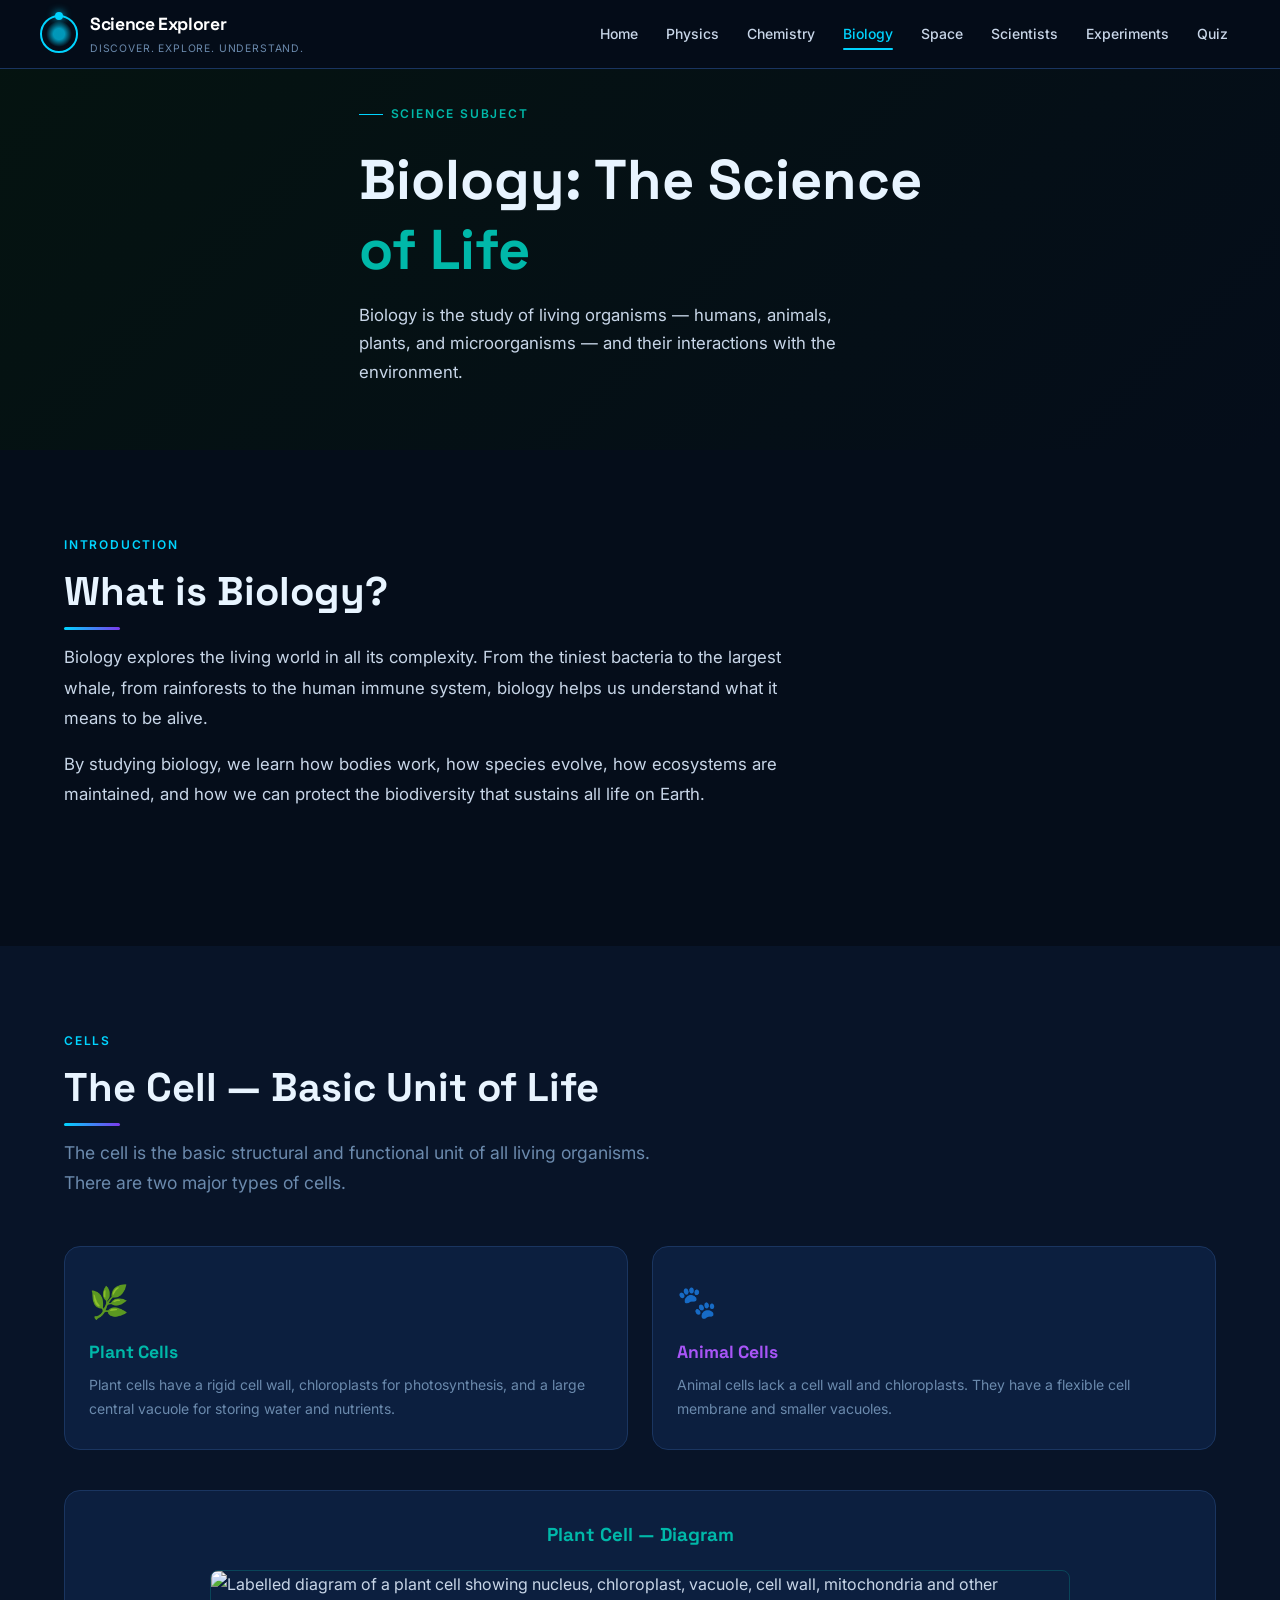
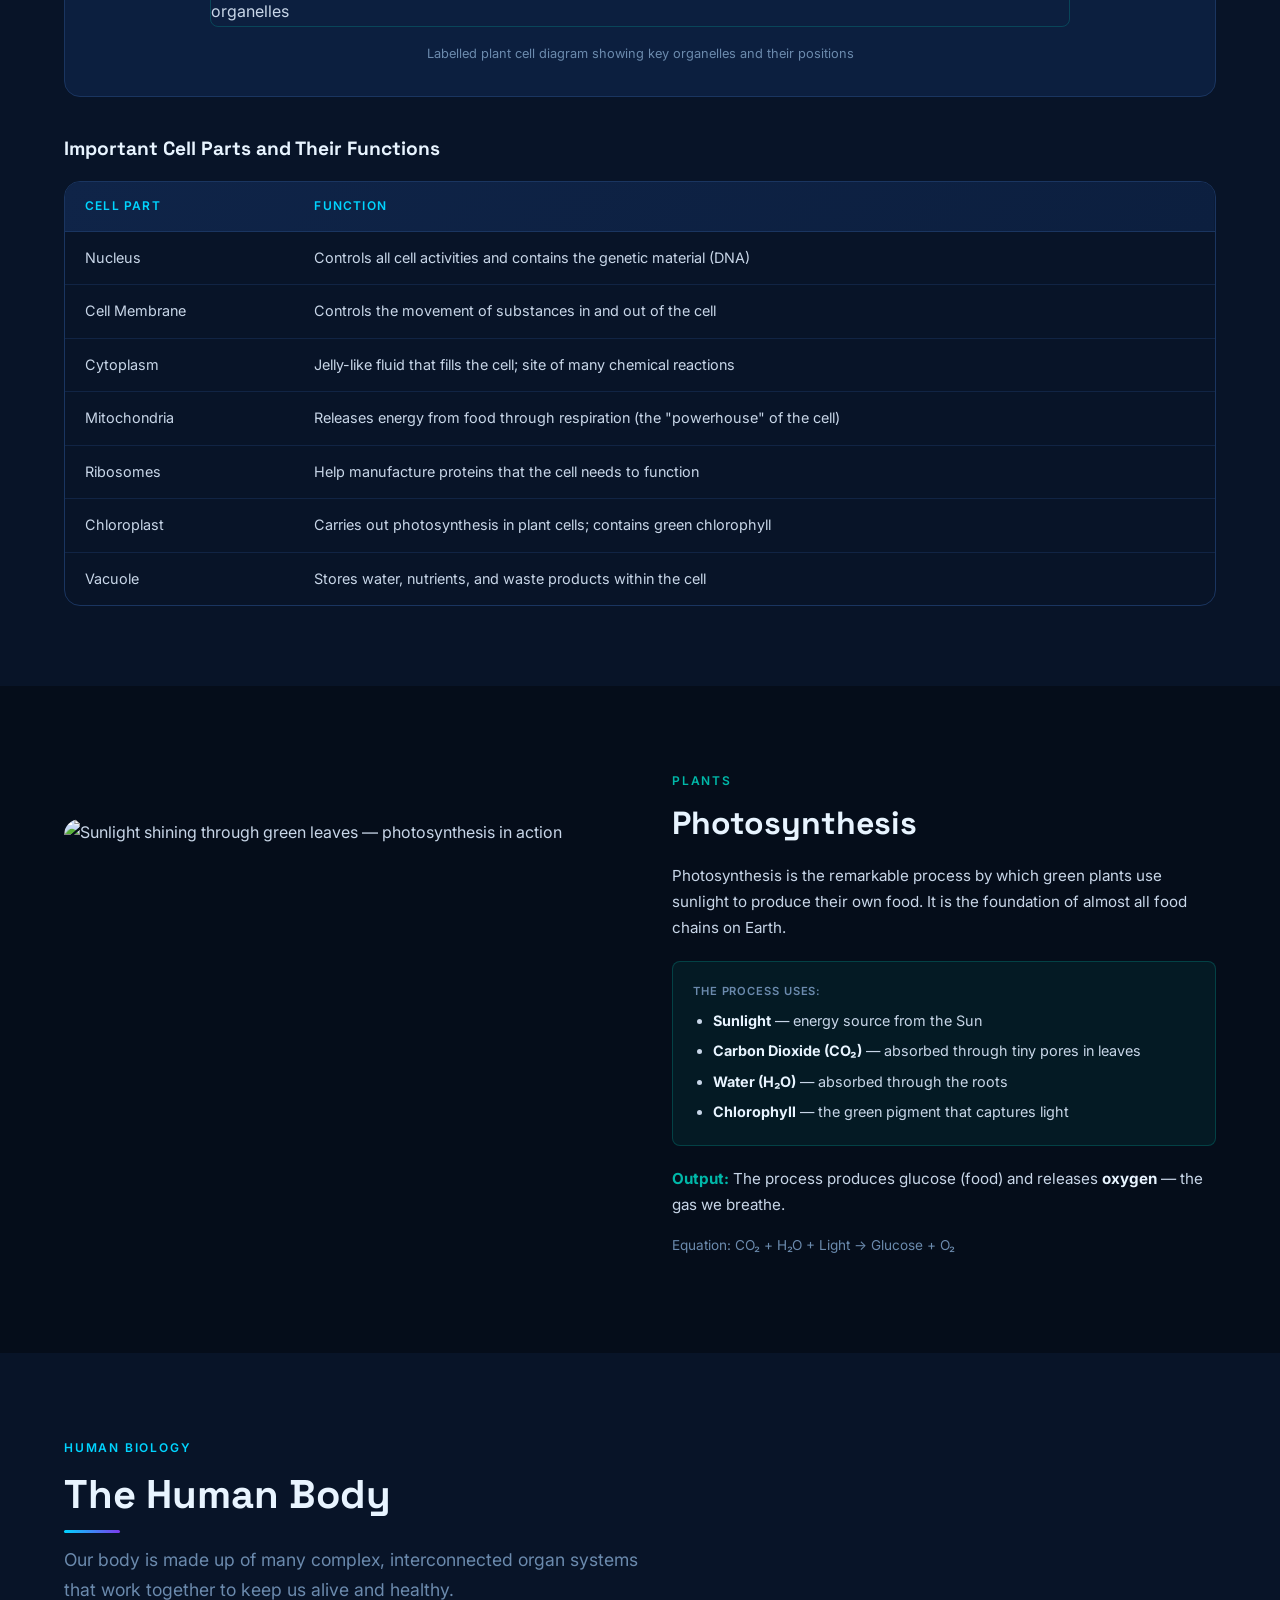
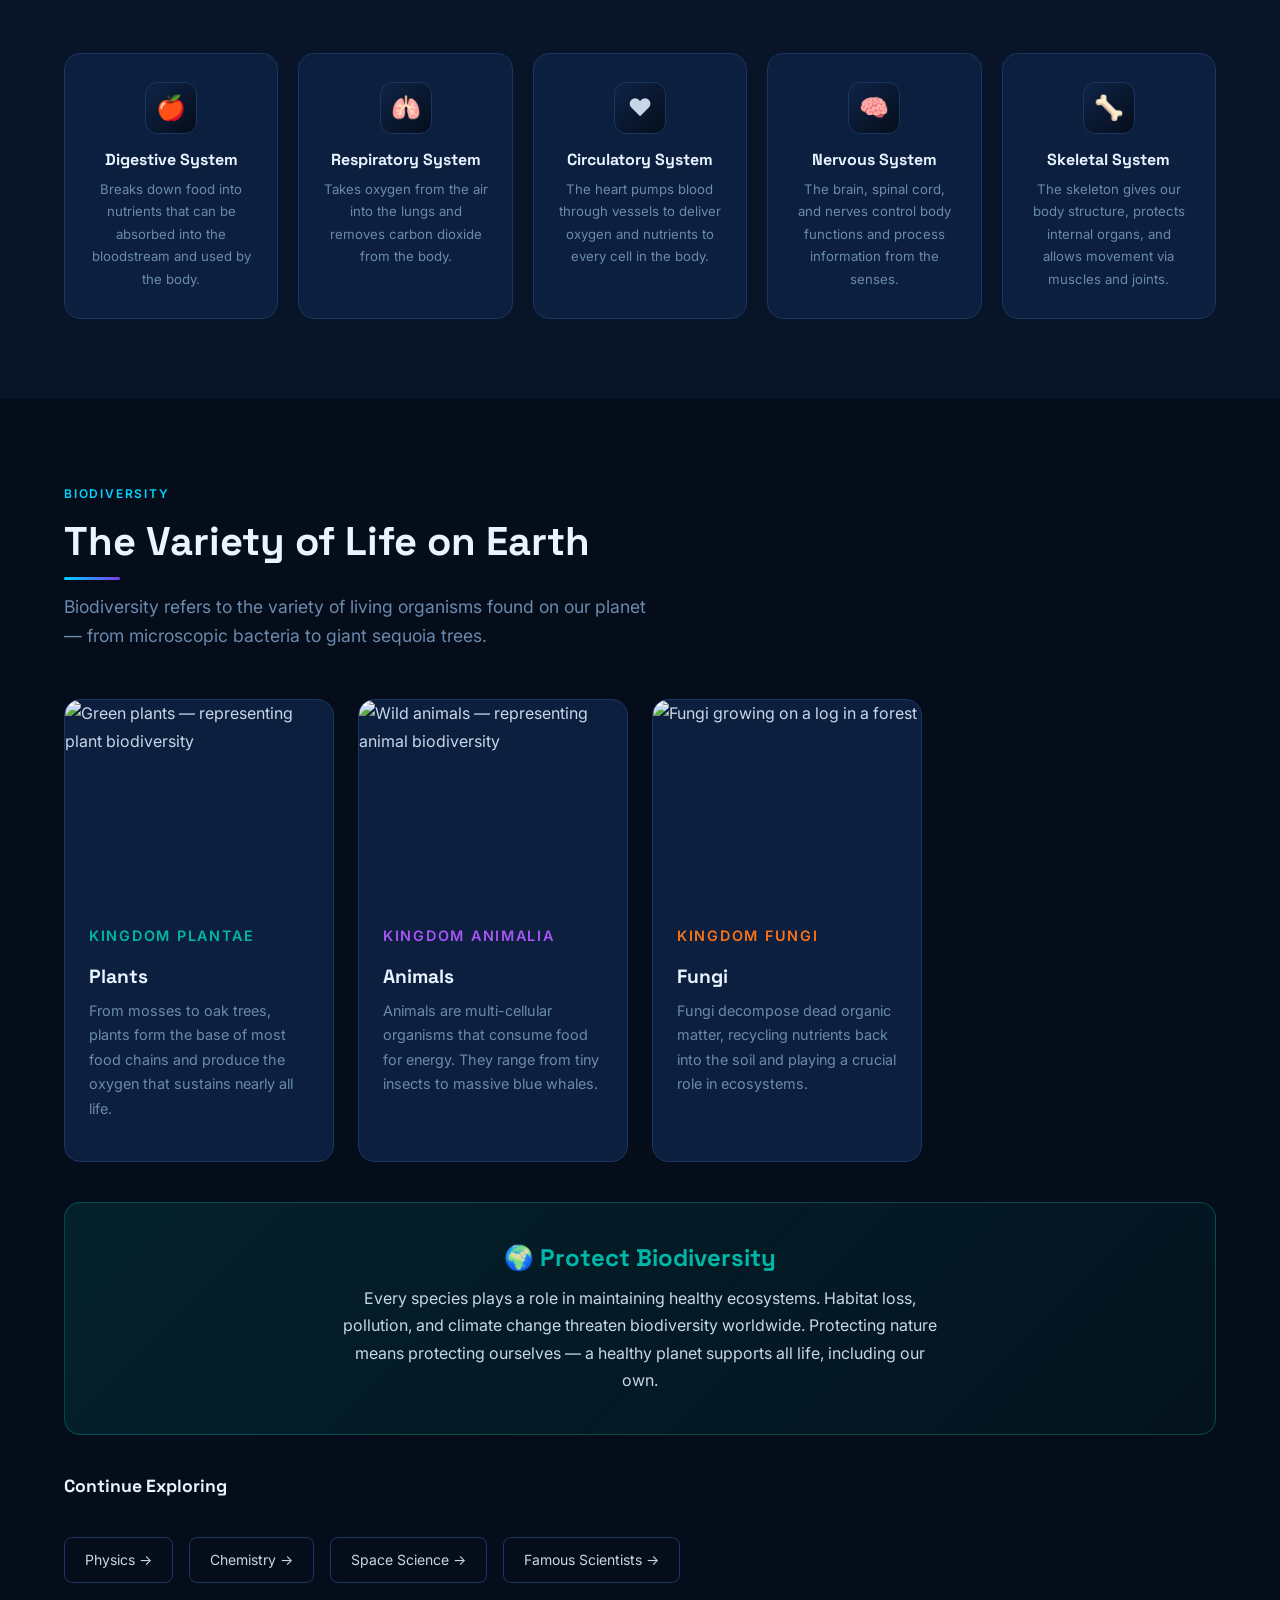
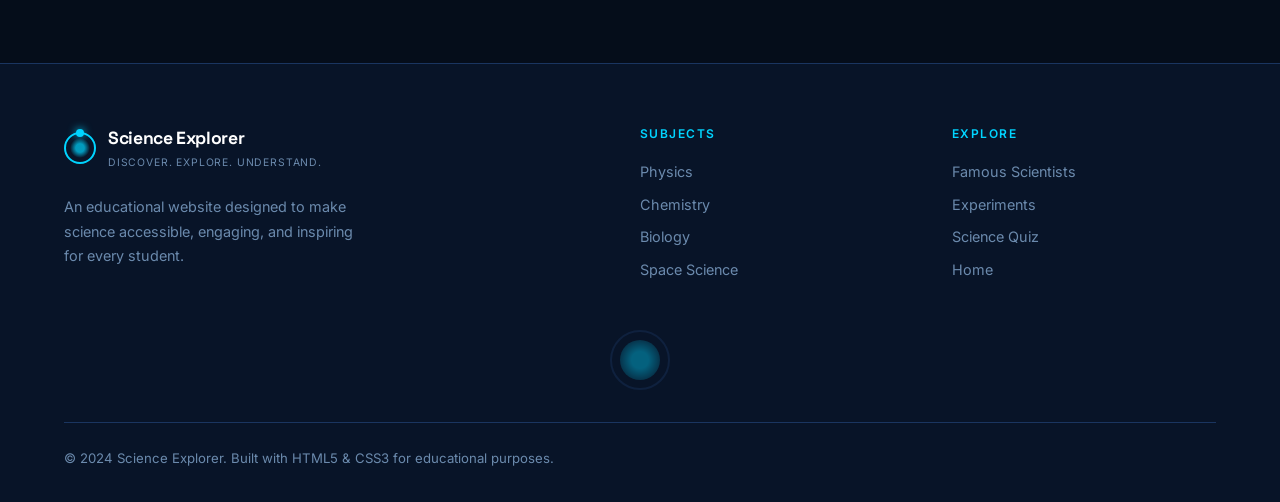
==== biology.html @ d86d08ab "science explorer" ====
<!DOCTYPE html>
<html lang="en">

<head>
    <meta charset="UTF-8">
    <meta name="viewport" content="width=device-width, initial-scale=1.0">
    <meta name="description"
        content="Biology — learn about living organisms, cells, photosynthesis, the human body, and biodiversity. Science Explorer.">
    <title>Biology — Science Explorer</title>
    <link rel="stylesheet" href="style.css">
</head>

<body>

    <!-- NAVIGATION BAR -->
    <header class="navbar" role="banner">
        <input type="checkbox" id="nav-toggle" aria-label="Toggle navigation menu">
        <div class="nav-inner">
            <a href="index.html" class="nav-logo" aria-label="Science Explorer Home">
                <div class="nav-atom" aria-hidden="true"></div>
                <div class="nav-brand-text">
                    <span class="nav-name">Science Explorer</span>
                    <span class="nav-tagline">Discover. Explore. Understand.</span>
                </div>
            </a>
            <label for="nav-toggle" class="nav-menu-btn" aria-label="Open menu">
                <span></span><span></span><span></span>
            </label>
            <nav class="nav-links" aria-label="Main navigation">
                <a href="index.html">Home</a>
                <a href="physics.html">Physics</a>
                <a href="chemistry.html">Chemistry</a>
                <a href="biology.html" class="active">Biology</a>
                <a href="space.html">Space</a>
                <a href="scientists.html">Scientists</a>
                <a href="experiments.html">Experiments</a>
                <a href="quiz.html">Quiz</a>
            </nav>
        </div>
    </header>

    <main>

        <!-- PAGE HERO -->
        <section class="page-hero" aria-label="Biology hero">
            <div class="page-hero-bg"
                style="background-image: url('https://tse3.mm.bing.net/th/id/OIP.f6shLtlvbbafSW60-aSFYgHaEK?r=0&w=1000&h=563&rs=1&pid=ImgDetMain&o=7&rm=3'); background-color:#050d1a;">
            </div>
            <div class="page-hero-overlay"
                style="background: linear-gradient(135deg, rgba(5,20,15,0.92) 0%, rgba(5,13,26,0.6) 100%);"></div>
            <div class="container">
                <div class="page-hero-content">
                    <span class="hero-label" style="color: var(--color-turquoise);">Science Subject</span>
                    <h1>Biology: The Science<br><span style="color: var(--color-turquoise);">of Life</span></h1>
                    <p class="hero-sub">Biology is the study of living organisms — humans, animals, plants, and
                        microorganisms — and their interactions with the environment.</p>
                </div>
            </div>
        </section>

        <!-- INTRODUCTION -->
        <section class="section" aria-labelledby="bio-intro">
            <div class="container">
                <div class="intro-block">
                    <span class="section-label">Introduction</span>
                    <h2 class="section-title" id="bio-intro">What is Biology?</h2>
                    <p>Biology explores the living world in all its complexity. From the tiniest bacteria to the largest
                        whale, from rainforests to the human immune system, biology helps us understand what it means to
                        be alive.</p>
                    <p>By studying biology, we learn how bodies work, how species evolve, how ecosystems are maintained,
                        and how we can protect the biodiversity that sustains all life on Earth.</p>
                </div>
            </div>
        </section>

        <!-- CELL SECTION -->
        <section class="section-alt" aria-labelledby="cell-title">
            <div class="container">
                <span class="section-label">Cells</span>
                <h2 class="section-title" id="cell-title">The Cell — Basic Unit of Life</h2>
                <p class="section-subtitle">The cell is the basic structural and functional unit of all living
                    organisms. There are two major types of cells.</p>

                <div style="display: grid; grid-template-columns: 1fr 1fr; gap: 24px; margin-bottom: 40px;">
                    <!-- Plant Cell info -->
                    <div class="feature-card" style="text-align:left;">
                        <div style="font-size:2rem; margin-bottom:12px;" aria-hidden="true">🌿</div>
                        <h4 style="color:var(--color-turquoise); font-size:1.1rem; margin-bottom:10px;">Plant Cells</h4>
                        <p style="font-size:0.875rem; color:var(--color-text-muted);">Plant cells have a rigid cell
                            wall, chloroplasts for photosynthesis, and a large central vacuole for storing water and
                            nutrients.</p>
                    </div>
                    <!-- Animal Cell info -->
                    <div class="feature-card" style="text-align:left;">
                        <div style="font-size:2rem; margin-bottom:12px;" aria-hidden="true">🐾</div>
                        <h4 style="color:var(--color-violet-lt); font-size:1.1rem; margin-bottom:10px;">Animal Cells
                        </h4>
                        <p style="font-size:0.875rem; color:var(--color-text-muted);">Animal cells lack a cell wall and
                            chloroplasts. They have a flexible cell membrane and smaller vacuoles.</p>
                    </div>
                </div>

                <!-- Plant Cell Diagram Image -->
                <div style="background: var(--color-bg-3); border: 1px solid var(--color-border); border-radius: var(--radius-card); padding: 32px; margin-bottom: 40px;"
                    aria-label="Labelled diagram of a plant cell">
                    <h3 style="text-align:center; margin-bottom: 24px; color: var(--color-turquoise);">Plant Cell —
                        Diagram</h3>
                    <img src="https://p.turbosquid.com/ts-thumb/vI/hiYJ0s/ManHfsOy/plantcellwithtext/jpg/1568842726/1920x1080/fit_q87/345b1eea14b3c23a1317374c25cd2d6d2d61c5f8/plantcellwithtext.jpg"
                        alt="Labelled diagram of a plant cell showing nucleus, chloroplast, vacuole, cell wall, mitochondria and other organelles"
                        style="width:100%; max-width:860px; display:block; margin:0 auto; border-radius: var(--radius-sm); border: 1px solid rgba(0,184,169,0.25);"
                        loading="lazy">
                    <p style="text-align:center; color:var(--color-text-muted); font-size:0.8rem; margin-top:16px;">
                        Labelled plant cell diagram showing key organelles and their positions</p>
                </div>

                <!-- Cell Parts Table -->
                <h3 style="color:var(--color-heading); margin-bottom:20px; font-size:1.2rem;">Important Cell Parts and
                    Their Functions</h3>
                <div class="table-wrap">
                    <table class="data-table" aria-label="Table of cell parts and their functions">
                        <thead>
                            <tr>
                                <th scope="col">Cell Part</th>
                                <th scope="col">Function</th>
                            </tr>
                        </thead>
                        <tbody>
                            <tr>
                                <td>Nucleus</td>
                                <td>Controls all cell activities and contains the genetic material (DNA)</td>
                            </tr>
                            <tr>
                                <td>Cell Membrane</td>
                                <td>Controls the movement of substances in and out of the cell</td>
                            </tr>
                            <tr>
                                <td>Cytoplasm</td>
                                <td>Jelly-like fluid that fills the cell; site of many chemical reactions</td>
                            </tr>
                            <tr>
                                <td>Mitochondria</td>
                                <td>Releases energy from food through respiration (the "powerhouse" of the cell)</td>
                            </tr>
                            <tr>
                                <td>Ribosomes</td>
                                <td>Help manufacture proteins that the cell needs to function</td>
                            </tr>
                            <tr>
                                <td>Chloroplast</td>
                                <td>Carries out photosynthesis in plant cells; contains green chlorophyll</td>
                            </tr>
                            <tr>
                                <td>Vacuole</td>
                                <td>Stores water, nutrients, and waste products within the cell</td>
                            </tr>
                        </tbody>
                    </table>
                </div>
            </div>
        </section>

        <!-- PHOTOSYNTHESIS -->
        <section class="section" aria-labelledby="photo-title">
            <div class="container">
                <div class="split-layout">
                    <div class="split-img">
                        <img src="https://images.unsplash.com/photo-1416879595882-3373a0480b5b?w=800&q=80"
                            alt="Sunlight shining through green leaves — photosynthesis in action" loading="lazy">
                    </div>
                    <div class="split-text">
                        <span class="section-label" style="color: var(--color-turquoise);">Plants</span>
                        <h2 id="photo-title">Photosynthesis</h2>
                        <p>Photosynthesis is the remarkable process by which green plants use sunlight to produce their
                            own food. It is the foundation of almost all food chains on Earth.</p>

                        <div
                            style="background: rgba(0,184,169,0.08); border: 1px solid rgba(0,184,169,0.25); border-radius: var(--radius-sm); padding: 20px; margin: 20px 0;">
                            <p
                                style="font-size:0.875rem; color:var(--color-text-muted); margin-bottom:8px; font-weight:600; text-transform:uppercase; letter-spacing:0.08em; font-size:0.7rem;">
                                The Process Uses:</p>
                            <ul
                                style="list-style:disc; padding-left:20px; color:var(--color-text); display:flex; flex-direction:column; gap:6px; font-size:0.9rem;">
                                <li><strong style="color:var(--color-heading);">Sunlight</strong> — energy source from
                                    the Sun</li>
                                <li><strong style="color:var(--color-heading);">Carbon Dioxide (CO₂)</strong> — absorbed
                                    through tiny pores in leaves</li>
                                <li><strong style="color:var(--color-heading);">Water (H₂O)</strong> — absorbed through
                                    the roots</li>
                                <li><strong style="color:var(--color-heading);">Chlorophyll</strong> — the green pigment
                                    that captures light</li>
                            </ul>
                        </div>

                        <p><strong style="color:var(--color-turquoise);">Output:</strong> The process produces glucose
                            (food) and releases <strong style="color:var(--color-heading);">oxygen</strong> — the gas we
                            breathe.</p>
                        <p style="font-size:0.85rem; color:var(--color-text-muted); margin-top:12px;">Equation: CO₂ +
                            H₂O + Light → Glucose + O₂</p>
                    </div>
                </div>
            </div>
        </section>

        <!-- HUMAN BODY -->
        <section class="section-alt" aria-labelledby="body-title">
            <div class="container">
                <span class="section-label">Human Biology</span>
                <h2 class="section-title" id="body-title">The Human Body</h2>
                <p class="section-subtitle">Our body is made up of many complex, interconnected organ systems that work
                    together to keep us alive and healthy.</p>

                <div class="feature-grid">
                    <div class="feature-card">
                        <div class="feature-icon" aria-hidden="true">🍎</div>
                        <h4>Digestive System</h4>
                        <p>Breaks down food into nutrients that can be absorbed into the bloodstream and used by the
                            body.</p>
                    </div>
                    <div class="feature-card">
                        <div class="feature-icon" aria-hidden="true">🫁</div>
                        <h4>Respiratory System</h4>
                        <p>Takes oxygen from the air into the lungs and removes carbon dioxide from the body.</p>
                    </div>
                    <div class="feature-card">
                        <div class="feature-icon" aria-hidden="true">❤️</div>
                        <h4>Circulatory System</h4>
                        <p>The heart pumps blood through vessels to deliver oxygen and nutrients to every cell in the
                            body.</p>
                    </div>
                    <div class="feature-card">
                        <div class="feature-icon" aria-hidden="true">🧠</div>
                        <h4>Nervous System</h4>
                        <p>The brain, spinal cord, and nerves control body functions and process information from the
                            senses.</p>
                    </div>
                    <div class="feature-card">
                        <div class="feature-icon" aria-hidden="true">🦴</div>
                        <h4>Skeletal System</h4>
                        <p>The skeleton gives our body structure, protects internal organs, and allows movement via
                            muscles and joints.</p>
                    </div>
                </div>
            </div>
        </section>

        <!-- BIODIVERSITY -->
        <section class="section" aria-labelledby="bio-diversity-title">
            <div class="container">
                <span class="section-label">Biodiversity</span>
                <h2 class="section-title" id="bio-diversity-title">The Variety of Life on Earth</h2>
                <p class="section-subtitle">Biodiversity refers to the variety of living organisms found on our planet —
                    from microscopic bacteria to giant sequoia trees.</p>

                <div class="science-grid">
                    <div class="card">
                        <div class="card-img-wrap">
                            <img src="https://images.unsplash.com/photo-1518531933037-91b2f5f229cc?w=600&q=80"
                                alt="Green plants — representing plant biodiversity" loading="lazy">
                        </div>
                        <div class="card-body">
                            <p class="card-label" style="color:var(--color-turquoise);">Kingdom Plantae</p>
                            <h3>Plants</h3>
                            <p>From mosses to oak trees, plants form the base of most food chains and produce the oxygen
                                that sustains nearly all life.</p>
                        </div>
                    </div>
                    <div class="card">
                        <div class="card-img-wrap">
                            <img src="https://images.unsplash.com/photo-1474511320723-9a56873867b5?w=600&q=80"
                                alt="Wild animals — representing animal biodiversity" loading="lazy">
                        </div>
                        <div class="card-body">
                            <p class="card-label" style="color:var(--color-violet-lt);">Kingdom Animalia</p>
                            <h3>Animals</h3>
                            <p>Animals are multi-cellular organisms that consume food for energy. They range from tiny
                                insects to massive blue whales.</p>
                        </div>
                    </div>
                    <div class="card">
                        <div class="card-img-wrap">
                            <img src="https://imgcdn.stablediffusionweb.com/2024/2/23/5de6a216-44c0-4a2c-bb86-a3144004282e.jpg"
                                alt="Fungi growing on a log in a forest" loading="lazy">
                        </div>
                        <div class="card-body">
                            <p class="card-label" style="color:var(--color-orange);">Kingdom Fungi</p>
                            <h3>Fungi</h3>
                            <p>Fungi decompose dead organic matter, recycling nutrients back into the soil and playing a
                                crucial role in ecosystems.</p>
                        </div>
                    </div>
                </div>

                <!-- Conservation Message -->
                <div class="conservation-banner" style="margin-top:40px;">
                    <h3>🌍 Protect Biodiversity</h3>
                    <p>Every species plays a role in maintaining healthy ecosystems. Habitat loss, pollution, and
                        climate change threaten biodiversity worldwide. Protecting nature means protecting ourselves — a
                        healthy planet supports all life, including our own.</p>
                </div>

                <div style="margin-top:40px;">
                    <h3 style="color:var(--color-heading); margin-bottom:16px; font-size:1.1rem;">Continue Exploring
                    </h3>
                    <div class="related-links">
                        <a href="physics.html" class="related-link">Physics →</a>
                        <a href="chemistry.html" class="related-link">Chemistry →</a>
                        <a href="space.html" class="related-link">Space Science →</a>
                        <a href="scientists.html" class="related-link">Famous Scientists →</a>
                    </div>
                </div>
            </div>
        </section>

    </main>

    <!-- FOOTER -->
    <footer class="footer" role="contentinfo">
        <div class="container">
            <div class="footer-grid">
                <div class="footer-brand">
                    <a href="index.html" class="nav-logo" style="margin-bottom:12px; display:inline-flex;">
                        <div class="nav-atom" style="width:32px;height:32px;" aria-hidden="true"></div>
                        <div class="nav-brand-text">
                            <span class="nav-name">Science Explorer</span>
                            <span class="nav-tagline">Discover. Explore. Understand.</span>
                        </div>
                    </a>
                    <p>An educational website designed to make science accessible, engaging, and inspiring for every
                        student.</p>
                </div>
                <div>
                    <p class="footer-heading">Subjects</p>
                    <nav class="footer-links" aria-label="Subject links">
                        <a href="physics.html">Physics</a>
                        <a href="chemistry.html">Chemistry</a>
                        <a href="biology.html">Biology</a>
                        <a href="space.html">Space Science</a>
                    </nav>
                </div>
                <div>
                    <p class="footer-heading">Explore</p>
                    <nav class="footer-links" aria-label="Explore links">
                        <a href="scientists.html">Famous Scientists</a>
                        <a href="experiments.html">Experiments</a>
                        <a href="quiz.html">Science Quiz</a>
                        <a href="index.html">Home</a>
                    </nav>
                </div>
            </div>
            <div class="footer-deco" aria-hidden="true">
                <div class="footer-atom"></div>
            </div>
            <div class="footer-bottom">
                <p>&copy; 2024 Science Explorer. Built with HTML5 &amp; CSS3 for educational purposes.</p>
                <!-- <p style="color: var(--color-text-muted);">Designed for college project demonstration.</p> -->
            </div>
        </div>
    </footer>

</body>

</html>
---- style.css ----
/* ============================================
   SCIENCE EXPLORER — style.css
   Shared stylesheet for all eight pages
   ============================================ */

/* --- Google Fonts Import --- */
@import url('https://fonts.googleapis.com/css2?family=Inter:wght@300;400;500;600;700;800;900&family=Space+Grotesk:wght@400;500;600;700&display=swap');

/* ============================================
   1. CSS CUSTOM PROPERTIES (Design Tokens)
   These variables store our colour palette so
   we only need to change them in one place.
   ============================================ */
:root {
    --color-bg: #050d1a;
    /* Deep midnight navy */
    --color-bg-2: #081428;
    /* Slightly lighter navy */
    --color-bg-3: #0c1f3f;
    /* Card surfaces */
    --color-bg-4: #0f2448;
    /* Hover surfaces */
    --color-border: #1a3560;
    /* Subtle borders */
    --color-cyan: #00d4ff;
    /* Electric cyan accent */
    --color-turquoise: #00b8a9;
    /* Turquoise accent */
    --color-violet: #7c3aed;
    /* Violet accent */
    --color-violet-lt: #a855f7;
    /* Light violet */
    --color-orange: #f97316;
    /* Warm orange accent */
    --color-white: #ffffff;
    --color-text: #c8d6e8;
    /* Body text */
    --color-text-muted: #6b8aad;
    /* Muted text */
    --color-heading: #e8f4ff;
    /* Heading text */
    --shadow-card: 0 8px 32px rgba(0, 0, 0, 0.5);
    --shadow-glow-cyan: 0 0 20px rgba(0, 212, 255, 0.25);
    --shadow-glow-violet: 0 0 20px rgba(124, 58, 237, 0.3);
    --radius-card: 16px;
    --radius-sm: 8px;
    --transition: 0.3s ease;
    --font-main: 'Inter', system-ui, sans-serif;
    --font-heading: 'Space Grotesk', system-ui, sans-serif;
}

/* ============================================
   2. RESET & BASE STYLES
   ============================================ */
*,
*::before,
*::after {
    box-sizing: border-box;
    margin: 0;
    padding: 0;
}

html {
    scroll-behavior: smooth;
}

body {
    font-family: var(--font-main);
    background-color: var(--color-bg);
    color: var(--color-text);
    font-size: 1rem;
    line-height: 1.7;
    overflow-x: hidden;
}

h1,
h2,
h3,
h4,
h5 {
    font-family: var(--font-heading);
    color: var(--color-heading);
    line-height: 1.25;
}

a {
    color: var(--color-cyan);
    text-decoration: none;
    transition: color var(--transition);
}

a:hover {
    color: var(--color-white);
}

img {
    max-width: 100%;
    display: block;
}

ul {
    list-style: none;
}

/* ============================================
   3. UTILITY CLASSES
   ============================================ */

/* Container centers content and limits width */
.container {
    max-width: 1200px;
    margin: 0 auto;
    padding: 0 24px;
}

/* Section padding */
.section {
    padding: 80px 0;
}

.section-alt {
    background-color: var(--color-bg-2);
    padding: 80px 0;
}

/* Section title with cyan underline accent */
.section-title {
    font-size: clamp(1.75rem, 4vw, 2.5rem);
    font-weight: 700;
    color: var(--color-heading);
    margin-bottom: 12px;
}

.section-subtitle {
    color: var(--color-text-muted);
    font-size: 1.1rem;
    margin-bottom: 48px;
    max-width: 600px;
}

.section-label {
    display: inline-block;
    font-size: 0.75rem;
    font-weight: 600;
    letter-spacing: 0.15em;
    text-transform: uppercase;
    color: var(--color-cyan);
    margin-bottom: 12px;
}

/* Accent underline after section titles */
.section-title::after {
    content: '';
    display: block;
    width: 56px;
    height: 3px;
    background: linear-gradient(90deg, var(--color-cyan), var(--color-violet));
    border-radius: 2px;
    margin-top: 10px;
}

/* Cyan gradient text */
.text-gradient {
    background: linear-gradient(135deg, var(--color-cyan), var(--color-violet-lt));
    -webkit-background-clip: text;
    -webkit-text-fill-color: transparent;
    background-clip: text;
}

/* ============================================
   4. NAVIGATION BAR
   ============================================ */
.navbar {
    position: fixed;
    top: 0;
    left: 0;
    right: 0;
    z-index: 1000;
    background: rgba(5, 13, 26, 0.92);
    backdrop-filter: blur(16px);
    border-bottom: 1px solid var(--color-border);
    padding: 0 24px;
}

.nav-inner {
    max-width: 1200px;
    margin: 0 auto;
    display: flex;
    align-items: center;
    justify-content: space-between;
    height: 68px;
}

/* Logo area */
.nav-logo {
    display: flex;
    align-items: center;
    gap: 12px;
    text-decoration: none;
}

/* CSS atom-inspired orbital mark */
.nav-atom {
    width: 38px;
    height: 38px;
    border: 2px solid var(--color-cyan);
    border-radius: 50%;
    position: relative;
    flex-shrink: 0;
    animation: spin-slow 8s linear infinite;
}

.nav-atom::before {
    content: '';
    position: absolute;
    inset: 4px;
    background: radial-gradient(circle, var(--color-cyan) 30%, transparent 70%);
    border-radius: 50%;
    opacity: 0.7;
}

.nav-atom::after {
    content: '';
    position: absolute;
    top: -5px;
    left: 50%;
    transform: translateX(-50%);
    width: 8px;
    height: 8px;
    background: var(--color-cyan);
    border-radius: 50%;
    box-shadow: 0 0 8px var(--color-cyan);
}

@keyframes spin-slow {
    from {
        transform: rotate(0deg);
    }

    to {
        transform: rotate(360deg);
    }
}

.nav-brand-text {
    display: flex;
    flex-direction: column;
}

.nav-name {
    font-family: var(--font-heading);
    font-size: 1.1rem;
    font-weight: 700;
    color: var(--color-white);
    letter-spacing: -0.02em;
}

.nav-tagline {
    font-size: 0.65rem;
    color: var(--color-text-muted);
    letter-spacing: 0.08em;
    text-transform: uppercase;
}

/* Navigation links */
.nav-links {
    display: flex;
    align-items: center;
    gap: 4px;
}

.nav-links a {
    color: var(--color-text);
    font-size: 0.875rem;
    font-weight: 500;
    padding: 6px 12px;
    border-radius: var(--radius-sm);
    transition: all var(--transition);
    position: relative;
}

.nav-links a::after {
    content: '';
    position: absolute;
    bottom: 2px;
    left: 12px;
    right: 12px;
    height: 2px;
    background: var(--color-cyan);
    transform: scaleX(0);
    transition: transform var(--transition);
    border-radius: 1px;
}

.nav-links a:hover::after,
.nav-links a.active::after {
    transform: scaleX(1);
}

.nav-links a:hover {
    color: var(--color-white);
    background: rgba(0, 212, 255, 0.08);
}

.nav-links a.active {
    color: var(--color-cyan);
}

/* --- CSS-only Mobile Menu --- */
/* Hide checkbox visually but keep it accessible */
#nav-toggle {
    display: none;
}

.nav-menu-btn {
    display: none;
    flex-direction: column;
    gap: 5px;
    cursor: pointer;
    padding: 6px;
    border-radius: var(--radius-sm);
}

.nav-menu-btn span {
    display: block;
    width: 24px;
    height: 2px;
    background: var(--color-text);
    border-radius: 2px;
    transition: all var(--transition);
}

/* ============================================
   5. FOOTER
   ============================================ */
.footer {
    background: var(--color-bg-2);
    border-top: 1px solid var(--color-border);
    padding: 60px 0 32px;
}

.footer-grid {
    display: grid;
    grid-template-columns: 2fr 1fr 1fr;
    gap: 48px;
    margin-bottom: 48px;
}

.footer-brand p {
    color: var(--color-text-muted);
    font-size: 0.9rem;
    margin-top: 12px;
    max-width: 300px;
    line-height: 1.7;
}

.footer-heading {
    font-size: 0.75rem;
    font-weight: 600;
    letter-spacing: 0.12em;
    text-transform: uppercase;
    color: var(--color-cyan);
    margin-bottom: 16px;
}

.footer-links {
    display: flex;
    flex-direction: column;
    gap: 8px;
}

.footer-links a {
    color: var(--color-text-muted);
    font-size: 0.9rem;
    transition: color var(--transition);
}

.footer-links a:hover {
    color: var(--color-cyan);
}

/* Decorative science atom in footer */
.footer-deco {
    display: flex;
    align-items: center;
    justify-content: center;
    margin-bottom: 32px;
}

.footer-atom {
    width: 60px;
    height: 60px;
    border: 2px solid var(--color-border);
    border-radius: 50%;
    position: relative;
    opacity: 0.4;
}

.footer-atom::before {
    content: '';
    position: absolute;
    inset: 8px;
    background: radial-gradient(circle, var(--color-cyan) 30%, transparent);
    border-radius: 50%;
}

.footer-bottom {
    border-top: 1px solid var(--color-border);
    padding-top: 24px;
    display: flex;
    align-items: center;
    justify-content: space-between;
    gap: 16px;
    flex-wrap: wrap;
}

.footer-bottom p {
    color: var(--color-text-muted);
    font-size: 0.825rem;
}

/* ============================================
   6. HERO SECTIONS
   ============================================ */
.hero {
    min-height: 92vh;
    display: flex;
    align-items: center;
    position: relative;
    overflow: hidden;
    padding-top: 68px;
    /* navbar height */
}

.hero-bg {
    position: absolute;
    inset: 0;
    background-size: cover;
    background-position: center;
    background-repeat: no-repeat;
}

/* Dark overlay on hero images for text readability */
.hero-overlay {
    position: absolute;
    inset: 0;
    background: linear-gradient(135deg,
            rgba(5, 13, 26, 0.85) 0%,
            rgba(5, 13, 26, 0.6) 60%,
            rgba(5, 13, 26, 0.4) 100%);
}

.hero-content {
    position: relative;
    z-index: 2;
    max-width: 700px;
}

.hero-label {
    display: inline-flex;
    align-items: center;
    gap: 8px;
    font-size: 0.75rem;
    font-weight: 600;
    letter-spacing: 0.15em;
    text-transform: uppercase;
    color: var(--color-cyan);
    margin-bottom: 20px;
}

.hero-label::before {
    content: '';
    display: inline-block;
    width: 24px;
    height: 1px;
    background: var(--color-cyan);
}

.hero h1 {
    font-size: clamp(2.5rem, 6vw, 4.5rem);
    font-weight: 800;
    color: var(--color-white);
    margin-bottom: 20px;
    letter-spacing: -0.03em;
}

.hero-sub {
    font-size: clamp(1rem, 2vw, 1.25rem);
    color: var(--color-text);
    margin-bottom: 36px;
    max-width: 520px;
}

.hero-tagline {
    display: inline-block;
    font-size: 0.8rem;
    font-weight: 600;
    letter-spacing: 0.18em;
    text-transform: uppercase;
    color: var(--color-violet-lt);
    margin-bottom: 28px;
}

/* Hero decorative badges */
.hero-badges {
    display: flex;
    gap: 12px;
    flex-wrap: wrap;
    margin-top: 32px;
}

.hero-badge {
    padding: 6px 14px;
    border: 1px solid var(--color-border);
    border-radius: 100px;
    font-size: 0.75rem;
    color: var(--color-text-muted);
    background: rgba(255, 255, 255, 0.04);
}

/* ============================================
   7. BUTTON STYLES
   ============================================ */
.btn {
    display: inline-flex;
    align-items: center;
    gap: 8px;
    padding: 14px 28px;
    border-radius: var(--radius-sm);
    font-family: var(--font-main);
    font-size: 0.9rem;
    font-weight: 600;
    cursor: pointer;
    transition: all var(--transition);
    text-decoration: none;
}

.btn-primary {
    background: linear-gradient(135deg, var(--color-cyan), #0099c7);
    color: var(--color-bg);
}

.btn-primary:hover {
    transform: translateY(-2px);
    box-shadow: 0 8px 24px rgba(0, 212, 255, 0.4);
    color: var(--color-bg);
}

.btn-outline {
    border: 1px solid var(--color-border);
    color: var(--color-text);
    background: transparent;
}

.btn-outline:hover {
    border-color: var(--color-cyan);
    color: var(--color-cyan);
    background: rgba(0, 212, 255, 0.06);
    transform: translateY(-2px);
}

.btn-group {
    display: flex;
    gap: 16px;
    flex-wrap: wrap;
    align-items: center;
}

/* ============================================
   8. CARD STYLES
   ============================================ */
.card {
    background: var(--color-bg-3);
    border: 1px solid var(--color-border);
    border-radius: var(--radius-card);
    overflow: hidden;
    transition: all var(--transition);
}

.card:hover {
    transform: translateY(-6px);
    border-color: rgba(0, 212, 255, 0.35);
    box-shadow: var(--shadow-glow-cyan);
}

.card-img-wrap {
    height: 200px;
    overflow: hidden;
}

.card-img-wrap img {
    width: 100%;
    height: 100%;
    object-fit: cover;
    transition: transform 0.5s ease;
}

.card:hover .card-img-wrap img {
    transform: scale(1.06);
}

.card-body {
    padding: 24px;
}

.card-label {
    font-size: 0.7rem;
    font-weight: 600;
    letter-spacing: 0.12em;
    text-transform: uppercase;
    color: var(--color-cyan);
    margin-bottom: 8px;
}

.card h3 {
    font-size: 1.2rem;
    color: var(--color-heading);
    margin-bottom: 10px;
}

.card p {
    font-size: 0.9rem;
    color: var(--color-text-muted);
    margin-bottom: 16px;
}

.card-link {
    font-size: 0.85rem;
    font-weight: 600;
    color: var(--color-cyan);
    display: inline-flex;
    align-items: center;
    gap: 6px;
}

.card-link::after {
    content: '→';
    transition: transform var(--transition);
}

.card-link:hover::after {
    transform: translateX(4px);
}

/* Grid layout for cards */
.science-grid {
    display: grid;
    grid-template-columns: repeat(auto-fill, minmax(260px, 1fr));
    gap: 24px;
}

/* ============================================
   9. TABLES
   ============================================ */
.table-wrap {
    overflow-x: auto;
    border-radius: var(--radius-card);
    border: 1px solid var(--color-border);
}

.data-table {
    width: 100%;
    border-collapse: collapse;
    font-size: 0.9rem;
}

.data-table thead {
    background: linear-gradient(135deg, var(--color-bg-4), var(--color-bg-3));
}

.data-table th {
    padding: 14px 20px;
    text-align: left;
    font-size: 0.75rem;
    font-weight: 600;
    letter-spacing: 0.1em;
    text-transform: uppercase;
    color: var(--color-cyan);
    border-bottom: 1px solid var(--color-border);
}

.data-table td {
    padding: 14px 20px;
    border-bottom: 1px solid rgba(26, 53, 96, 0.5);
    color: var(--color-text);
    vertical-align: top;
}

.data-table tbody tr:last-child td {
    border-bottom: none;
}

.data-table tbody tr:hover {
    background: rgba(0, 212, 255, 0.04);
}

/* ============================================
   10. FUN FACT / CALLOUT BOXES
   ============================================ */
.fun-fact {
    background: linear-gradient(135deg, rgba(0, 212, 255, 0.08), rgba(124, 58, 237, 0.08));
    border: 1px solid rgba(0, 212, 255, 0.25);
    border-left: 4px solid var(--color-cyan);
    border-radius: var(--radius-card);
    padding: 28px 32px;
    margin: 40px 0;
}

.fun-fact-label {
    font-size: 0.7rem;
    font-weight: 700;
    letter-spacing: 0.2em;
    text-transform: uppercase;
    color: var(--color-orange);
    margin-bottom: 10px;
}

.fun-fact p {
    font-size: 1rem;
    color: var(--color-heading);
    font-style: italic;
}

/* ============================================
   11. QUOTE SECTION
   ============================================ */
.quote-section {
    padding: 80px 0;
    background: linear-gradient(135deg, var(--color-bg-4), var(--color-bg-2));
    text-align: center;
    position: relative;
    overflow: hidden;
}

.quote-section::before {
    content: '"';
    position: absolute;
    top: -40px;
    left: 50%;
    transform: translateX(-50%);
    font-size: 20rem;
    font-family: Georgia, serif;
    color: rgba(0, 212, 255, 0.04);
    line-height: 1;
    pointer-events: none;
}

.quote-text {
    font-family: var(--font-heading);
    font-size: clamp(1.5rem, 4vw, 2.25rem);
    font-weight: 600;
    color: var(--color-heading);
    max-width: 700px;
    margin: 0 auto 20px;
    position: relative;
    z-index: 1;
}

.quote-author {
    color: var(--color-cyan);
    font-size: 0.9rem;
    font-weight: 500;
    letter-spacing: 0.08em;
}

/* ============================================
   12. SAFETY NOTICE
   ============================================ */
.safety-box {
    background: linear-gradient(135deg, rgba(249, 115, 22, 0.1), rgba(249, 115, 22, 0.05));
    border: 1px solid rgba(249, 115, 22, 0.4);
    border-left: 4px solid var(--color-orange);
    border-radius: var(--radius-card);
    padding: 24px 28px;
    margin-bottom: 40px;
}

.safety-box h3 {
    color: var(--color-orange);
    font-size: 1rem;
    margin-bottom: 10px;
    display: flex;
    align-items: center;
    gap: 8px;
}

.safety-box p,
.safety-box li {
    font-size: 0.9rem;
    color: var(--color-text);
}

.safety-box ul {
    list-style: disc;
    padding-left: 20px;
    margin-top: 8px;
}

.safety-box ul li {
    margin-bottom: 4px;
}

/* ============================================
   13. EXPERIMENT CARDS
   ============================================ */
.experiment-card {
    background: var(--color-bg-3);
    border: 1px solid var(--color-border);
    border-radius: var(--radius-card);
    overflow: hidden;
    margin-bottom: 48px;
}

.experiment-header {
    display: grid;
    grid-template-columns: 1fr 1fr;
    gap: 0;
}

.experiment-img {
    height: 320px;
    overflow: hidden;
}

.experiment-img img {
    width: 100%;
    height: 100%;
    object-fit: cover;
    transition: transform 0.5s ease;
}

.experiment-card:hover .experiment-img img {
    transform: scale(1.04);
}

.experiment-intro {
    padding: 36px;
    display: flex;
    flex-direction: column;
    justify-content: center;
}

.experiment-num {
    font-size: 3rem;
    font-weight: 800;
    color: rgba(0, 212, 255, 0.15);
    font-family: var(--font-heading);
    line-height: 1;
    margin-bottom: 12px;
}

.experiment-intro h2 {
    font-size: 1.6rem;
    margin-bottom: 12px;
}

.experiment-body {
    padding: 36px;
    display: grid;
    grid-template-columns: 1fr 1fr;
    gap: 32px;
}

.materials-list {
    list-style: none;
    padding: 0;
}

.materials-list li {
    padding: 8px 0;
    border-bottom: 1px solid var(--color-border);
    font-size: 0.9rem;
    color: var(--color-text);
    display: flex;
    align-items: center;
    gap: 10px;
}

.materials-list li::before {
    content: '◆';
    color: var(--color-cyan);
    font-size: 0.5rem;
    flex-shrink: 0;
}

.procedure-list {
    list-style: none;
    counter-reset: step-counter;
    padding: 0;
}

.procedure-list li {
    counter-increment: step-counter;
    padding: 10px 0 10px 44px;
    border-bottom: 1px solid var(--color-border);
    font-size: 0.9rem;
    color: var(--color-text);
    position: relative;
}

.procedure-list li::before {
    content: counter(step-counter);
    position: absolute;
    left: 0;
    top: 8px;
    width: 28px;
    height: 28px;
    background: linear-gradient(135deg, var(--color-cyan), var(--color-violet));
    color: white;
    border-radius: 50%;
    font-size: 0.75rem;
    font-weight: 700;
    display: flex;
    align-items: center;
    justify-content: center;
}

.experiment-result {
    padding: 0 36px 36px;
}

.result-box {
    background: rgba(0, 212, 255, 0.07);
    border: 1px solid rgba(0, 212, 255, 0.2);
    border-radius: var(--radius-sm);
    padding: 20px;
    margin-bottom: 16px;
}

.result-box h4 {
    color: var(--color-cyan);
    font-size: 0.85rem;
    font-weight: 600;
    letter-spacing: 0.08em;
    text-transform: uppercase;
    margin-bottom: 8px;
}

.result-box p {
    font-size: 0.9rem;
    color: var(--color-text);
}

/* Observation textarea */
.observation-area {
    width: 100%;
    background: var(--color-bg-4);
    border: 1px solid var(--color-border);
    border-radius: var(--radius-sm);
    color: var(--color-text);
    padding: 14px;
    font-family: var(--font-main);
    font-size: 0.9rem;
    resize: vertical;
    min-height: 80px;
}

.observation-area:focus {
    outline: none;
    border-color: var(--color-cyan);
}

/* ============================================
   14. QUIZ STYLES
   ============================================ */
.quiz-card {
    background: var(--color-bg-3);
    border: 1px solid var(--color-border);
    border-radius: var(--radius-card);
    padding: 32px;
    margin-bottom: 24px;
    transition: border-color var(--transition);
}

.quiz-card:hover {
    border-color: rgba(0, 212, 255, 0.3);
}

.quiz-num {
    font-size: 0.75rem;
    font-weight: 700;
    letter-spacing: 0.15em;
    text-transform: uppercase;
    color: var(--color-violet-lt);
    margin-bottom: 12px;
}

.quiz-card h3 {
    font-size: 1.1rem;
    color: var(--color-heading);
    margin-bottom: 20px;
}

.quiz-options {
    display: flex;
    flex-direction: column;
    gap: 10px;
}

/* Style each radio label */
.quiz-option {
    display: flex;
    align-items: center;
    gap: 12px;
    padding: 12px 16px;
    border: 1px solid var(--color-border);
    border-radius: var(--radius-sm);
    cursor: pointer;
    transition: all var(--transition);
    font-size: 0.9rem;
    color: var(--color-text);
}

.quiz-option:hover {
    border-color: var(--color-cyan);
    background: rgba(0, 212, 255, 0.05);
    color: var(--color-white);
}

/* When the radio inside is checked, highlight the label */
.quiz-option input[type="radio"] {
    accent-color: var(--color-cyan);
    width: 16px;
    height: 16px;
    flex-shrink: 0;
}

/* ============================================
   15. FEEDBACK FORM
   ============================================ */
.form-card {
    background: var(--color-bg-3);
    border: 1px solid var(--color-border);
    border-radius: var(--radius-card);
    padding: 48px;
}

.form-grid {
    display: grid;
    grid-template-columns: 1fr 1fr;
    gap: 24px;
}

.form-group {
    display: flex;
    flex-direction: column;
    gap: 8px;
}

.form-group.full-width {
    grid-column: 1 / -1;
}

.form-group label {
    font-size: 0.85rem;
    font-weight: 500;
    color: var(--color-text-muted);
    letter-spacing: 0.04em;
}

.form-group input,
.form-group select,
.form-group textarea {
    background: var(--color-bg-4);
    border: 1px solid var(--color-border);
    border-radius: var(--radius-sm);
    color: var(--color-text);
    padding: 12px 16px;
    font-family: var(--font-main);
    font-size: 0.9rem;
    transition: border-color var(--transition);
    -webkit-appearance: none;
    appearance: none;
}

.form-group input:focus,
.form-group select:focus,
.form-group textarea:focus {
    outline: none;
    border-color: var(--color-cyan);
    box-shadow: 0 0 0 3px rgba(0, 212, 255, 0.1);
}

.form-group select option {
    background: var(--color-bg-3);
}

.form-group textarea {
    resize: vertical;
    min-height: 120px;
}

.radio-group {
    display: flex;
    flex-direction: column;
    gap: 10px;
}

.radio-label {
    display: flex;
    align-items: center;
    gap: 10px;
    cursor: pointer;
    font-size: 0.9rem;
    color: var(--color-text);
}

.radio-label input[type="radio"] {
    accent-color: var(--color-cyan);
    width: 16px;
    height: 16px;
}

.form-note {
    font-size: 0.8rem;
    color: var(--color-text-muted);
    margin-top: 16px;
    font-style: italic;
}

/* ============================================
   16. SCIENTIST PROFILE CARDS
   ============================================ */
.scientist-card {
    background: var(--color-bg-3);
    border: 1px solid var(--color-border);
    border-radius: var(--radius-card);
    overflow: hidden;
    transition: all var(--transition);
    display: flex;
    flex-direction: column;
}

.scientist-card:hover {
    transform: translateY(-6px);
    border-color: rgba(168, 85, 247, 0.4);
    box-shadow: var(--shadow-glow-violet);
}

.scientist-img-wrap {
    height: 240px;
    overflow: hidden;
    background: linear-gradient(135deg, var(--color-bg-4), var(--color-bg-3));
}

.scientist-img-wrap img {
    width: 100%;
    height: 100%;
    object-fit: cover;
    object-position: top;
    filter: grayscale(20%);
    transition: all 0.5s ease;
}

.scientist-card:hover .scientist-img-wrap img {
    transform: scale(1.06);
    filter: grayscale(0%);
}

.scientist-body {
    padding: 24px;
    flex: 1;
    display: flex;
    flex-direction: column;
}

.scientist-field {
    font-size: 0.7rem;
    font-weight: 600;
    letter-spacing: 0.12em;
    text-transform: uppercase;
    color: var(--color-violet-lt);
    margin-bottom: 6px;
}

.scientist-body h3 {
    font-size: 1.25rem;
    margin-bottom: 10px;
}

.scientist-body p {
    font-size: 0.875rem;
    color: var(--color-text-muted);
    flex: 1;
}

.scientist-contributions {
    list-style: none;
    padding: 0;
    margin-top: 14px;
}

.scientist-contributions li {
    font-size: 0.8rem;
    color: var(--color-text);
    padding: 5px 0;
    padding-left: 16px;
    position: relative;
}

.scientist-contributions li::before {
    content: '›';
    position: absolute;
    left: 0;
    color: var(--color-violet-lt);
}

/* ============================================
   17. PLANET CARDS (Space page)
   ============================================ */
.planet-grid {
    display: grid;
    grid-template-columns: repeat(auto-fill, minmax(220px, 1fr));
    gap: 20px;
}

.planet-card {
    background: var(--color-bg-3);
    border: 1px solid var(--color-border);
    border-radius: var(--radius-card);
    overflow: hidden;
    text-align: center;
    transition: all var(--transition);
}

.planet-card:hover {
    transform: translateY(-6px);
    border-color: rgba(0, 212, 255, 0.3);
    box-shadow: var(--shadow-glow-cyan);
}

.planet-img-wrap {
    height: 160px;
    overflow: hidden;
}

.planet-img-wrap img {
    width: 100%;
    height: 100%;
    object-fit: cover;
    transition: transform 0.5s ease;
}

.planet-card:hover .planet-img-wrap img {
    transform: scale(1.08);
}

.planet-body {
    padding: 16px;
}

.planet-order {
    font-size: 0.65rem;
    font-weight: 700;
    letter-spacing: 0.12em;
    text-transform: uppercase;
    color: var(--color-cyan);
    margin-bottom: 4px;
}

.planet-body h3 {
    font-size: 1.1rem;
    margin-bottom: 6px;
}

.planet-body p {
    font-size: 0.8rem;
    color: var(--color-text-muted);
}

/* ============================================
   18. ENERGY / FEATURE CARDS
   ============================================ */
.feature-grid {
    display: grid;
    grid-template-columns: repeat(auto-fill, minmax(200px, 1fr));
    gap: 20px;
}

.feature-card {
    background: var(--color-bg-3);
    border: 1px solid var(--color-border);
    border-radius: var(--radius-card);
    padding: 28px 24px;
    transition: all var(--transition);
    text-align: center;
}

.feature-card:hover {
    transform: translateY(-4px);
    border-color: rgba(0, 212, 255, 0.3);
    background: var(--color-bg-4);
}

.feature-icon {
    width: 52px;
    height: 52px;
    background: linear-gradient(135deg, var(--color-bg-4), var(--color-bg));
    border: 1px solid var(--color-border);
    border-radius: 12px;
    display: flex;
    align-items: center;
    justify-content: center;
    margin: 0 auto 16px;
    font-size: 1.5rem;
}

.feature-card h4 {
    font-size: 1rem;
    margin-bottom: 8px;
    color: var(--color-heading);
}

.feature-card p {
    font-size: 0.825rem;
    color: var(--color-text-muted);
}

/* ============================================
   19. WHY SCIENCE MATTERS SECTION
   ============================================ */
.why-grid {
    display: grid;
    grid-template-columns: repeat(auto-fill, minmax(220px, 1fr));
    gap: 24px;
}

.why-item {
    background: var(--color-bg-3);
    border: 1px solid var(--color-border);
    border-radius: var(--radius-card);
    padding: 30px 24px;
    transition: all var(--transition);
    position: relative;
    overflow: hidden;
}

.why-item::before {
    content: '';
    position: absolute;
    top: 0;
    left: 0;
    right: 0;
    height: 3px;
    background: linear-gradient(90deg, var(--color-cyan), var(--color-violet));
    opacity: 0;
    transition: opacity var(--transition);
}

.why-item:hover {
    transform: translateY(-4px);
    border-color: rgba(0, 212, 255, 0.25);
}

.why-item:hover::before {
    opacity: 1;
}

.why-number {
    font-size: 2.5rem;
    font-weight: 800;
    font-family: var(--font-heading);
    color: rgba(0, 212, 255, 0.15);
    line-height: 1;
    margin-bottom: 12px;
}

.why-item h4 {
    font-size: 1rem;
    margin-bottom: 8px;
}

.why-item p {
    font-size: 0.85rem;
    color: var(--color-text-muted);
}

/* ============================================
   20. SPLIT LAYOUT (Featured Section)
   ============================================ */
.split-layout {
    display: grid;
    grid-template-columns: 1fr 1fr;
    gap: 64px;
    align-items: center;
}

.split-img {
    border-radius: var(--radius-card);
    overflow: hidden;
    height: 400px;
}

.split-img img {
    width: 100%;
    height: 100%;
    object-fit: cover;
    transition: transform 0.5s ease;
}

.split-img:hover img {
    transform: scale(1.04);
}

.split-text h2 {
    font-size: clamp(1.5rem, 3vw, 2rem);
    margin-bottom: 20px;
}

.split-text p {
    color: var(--color-text);
    margin-bottom: 16px;
    font-size: 0.95rem;
}

/* ============================================
   21. ELEMENT CARDS (Chemistry)
   ============================================ */
.element-grid {
    display: grid;
    grid-template-columns: repeat(auto-fill, minmax(150px, 1fr));
    gap: 16px;
}

.element-card {
    background: var(--color-bg-3);
    border: 1px solid var(--color-border);
    border-radius: var(--radius-card);
    padding: 24px 16px;
    text-align: center;
    transition: all var(--transition);
}

.element-card:hover {
    transform: translateY(-4px);
    border-color: rgba(0, 184, 169, 0.5);
    box-shadow: 0 0 20px rgba(0, 184, 169, 0.2);
}

.element-symbol {
    font-size: 2.5rem;
    font-weight: 800;
    font-family: var(--font-heading);
    color: var(--color-turquoise);
    line-height: 1;
    margin-bottom: 8px;
}

.element-name {
    font-size: 0.9rem;
    font-weight: 600;
    color: var(--color-heading);
    margin-bottom: 4px;
}

.element-num {
    font-size: 0.75rem;
    color: var(--color-text-muted);
}

.element-use {
    font-size: 0.75rem;
    color: var(--color-text-muted);
    margin-top: 6px;
}

/* ============================================
   22. PAGE HERO (inner pages — smaller)
   ============================================ */
.page-hero {
    padding-top: 68px;
    min-height: 50vh;
    display: flex;
    align-items: center;
    position: relative;
    overflow: hidden;
}

.page-hero-bg {
    position: absolute;
    inset: 0;
    background-size: cover;
    background-position: center;
}

.page-hero-overlay {
    position: absolute;
    inset: 0;
    background: linear-gradient(135deg, rgba(5, 13, 26, 0.9) 0%, rgba(5, 13, 26, 0.6) 100%);
}

.page-hero-content {
    position: relative;
    z-index: 2;
    max-width: 700px;
}

.page-hero h1 {
    font-size: clamp(2rem, 5vw, 3.5rem);
    font-weight: 800;
    margin-bottom: 16px;
}

.page-hero .hero-sub {
    font-size: 1.05rem;
}

/* ============================================
   23. RELATED LINKS SECTION
   ============================================ */
.related-links {
    display: flex;
    gap: 16px;
    flex-wrap: wrap;
    margin-top: 40px;
}

.related-link {
    padding: 10px 20px;
    border: 1px solid var(--color-border);
    border-radius: var(--radius-sm);
    font-size: 0.875rem;
    color: var(--color-text);
    transition: all var(--transition);
}

.related-link:hover {
    border-color: var(--color-cyan);
    color: var(--color-cyan);
    background: rgba(0, 212, 255, 0.06);
}

/* ============================================
   24. INTRO TEXT BLOCK
   ============================================ */
.intro-block {
    max-width: 720px;
    margin-bottom: 56px;
}

.intro-block p {
    font-size: 1.05rem;
    color: var(--color-text);
    line-height: 1.8;
    margin-bottom: 16px;
}

/* ============================================
   25. CONSERVATION MESSAGE (Biology)
   ============================================ */
.conservation-banner {
    background: linear-gradient(135deg, rgba(0, 184, 169, 0.12), rgba(0, 184, 169, 0.04));
    border: 1px solid rgba(0, 184, 169, 0.3);
    border-radius: var(--radius-card);
    padding: 40px;
    text-align: center;
}

.conservation-banner h3 {
    font-size: 1.5rem;
    margin-bottom: 12px;
    color: var(--color-turquoise);
}

.conservation-banner p {
    color: var(--color-text);
    max-width: 600px;
    margin: 0 auto;
}

/* ============================================
   26. STAR FIELD (Space page decoration)
   ============================================ */
.starfield {
    position: relative;
    overflow: hidden;
}

.starfield::before,
.starfield::after {
    content: '';
    position: absolute;
    inset: 0;
    pointer-events: none;
    background-image:
        radial-gradient(1px 1px at 10% 20%, rgba(255, 255, 255, 0.6), transparent),
        radial-gradient(1px 1px at 25% 60%, rgba(255, 255, 255, 0.5), transparent),
        radial-gradient(1px 1px at 50% 10%, rgba(255, 255, 255, 0.7), transparent),
        radial-gradient(1px 1px at 75% 40%, rgba(255, 255, 255, 0.4), transparent),
        radial-gradient(2px 2px at 90% 70%, rgba(255, 255, 255, 0.6), transparent),
        radial-gradient(1px 1px at 35% 85%, rgba(255, 255, 255, 0.5), transparent),
        radial-gradient(1px 1px at 60% 55%, rgba(255, 255, 255, 0.3), transparent),
        radial-gradient(1px 1px at 15% 90%, rgba(255, 255, 255, 0.6), transparent),
        radial-gradient(2px 2px at 80% 15%, rgba(255, 255, 255, 0.5), transparent),
        radial-gradient(1px 1px at 45% 35%, rgba(255, 255, 255, 0.4), transparent);
}

.starfield::after {
    background-image:
        radial-gradient(1px 1px at 5% 50%, rgba(255, 255, 255, 0.4), transparent),
        radial-gradient(1px 1px at 20% 30%, rgba(255, 255, 255, 0.3), transparent),
        radial-gradient(2px 2px at 40% 80%, rgba(255, 255, 255, 0.5), transparent),
        radial-gradient(1px 1px at 65% 25%, rgba(255, 255, 255, 0.6), transparent),
        radial-gradient(1px 1px at 85% 50%, rgba(255, 255, 255, 0.4), transparent),
        radial-gradient(1px 1px at 95% 90%, rgba(255, 255, 255, 0.3), transparent),
        radial-gradient(2px 2px at 30% 15%, rgba(255, 255, 255, 0.5), transparent),
        radial-gradient(1px 1px at 55% 70%, rgba(255, 255, 255, 0.4), transparent),
        radial-gradient(1px 1px at 70% 95%, rgba(255, 255, 255, 0.6), transparent);
    opacity: 0.6;
}

/* ============================================
   27. ATOM ILLUSTRATION (Chemistry page)
   ============================================ */
.atom-illustration {
    display: flex;
    align-items: center;
    justify-content: center;
    padding: 40px 0;
}

.atom-core {
    position: relative;
    width: 200px;
    height: 200px;
}

.atom-nucleus {
    position: absolute;
    top: 50%;
    left: 50%;
    transform: translate(-50%, -50%);
    width: 44px;
    height: 44px;
    background: radial-gradient(circle, #f97316, #dc2626);
    border-radius: 50%;
    box-shadow: 0 0 20px rgba(249, 115, 22, 0.6);
    z-index: 2;
}

.atom-orbit {
    position: absolute;
    top: 50%;
    left: 50%;
    border: 1.5px solid rgba(0, 212, 255, 0.4);
    border-radius: 50%;
    transform: translate(-50%, -50%);
}

.atom-orbit:nth-child(2) {
    width: 100px;
    height: 40px;
    animation: orbit1 3s linear infinite;
}

.atom-orbit:nth-child(3) {
    width: 140px;
    height: 60px;
    transform: translate(-50%, -50%) rotate(60deg);
    animation: orbit2 3.5s linear infinite;
}

.atom-orbit:nth-child(4) {
    width: 180px;
    height: 80px;
    transform: translate(-50%, -50%) rotate(-60deg);
    animation: orbit3 4s linear infinite;
}

.atom-electron {
    position: absolute;
    width: 10px;
    height: 10px;
    background: var(--color-cyan);
    border-radius: 50%;
    top: 50%;
    left: -5px;
    margin-top: -5px;
    box-shadow: 0 0 8px var(--color-cyan);
}

@keyframes orbit1 {
    from {
        transform: translate(-50%, -50%) rotateX(75deg) rotateZ(0deg);
    }

    to {
        transform: translate(-50%, -50%) rotateX(75deg) rotateZ(360deg);
    }
}

@keyframes orbit2 {
    from {
        transform: translate(-50%, -50%) rotate(60deg) rotateX(75deg) rotateZ(0deg);
    }

    to {
        transform: translate(-50%, -50%) rotate(60deg) rotateX(75deg) rotateZ(360deg);
    }
}

@keyframes orbit3 {
    from {
        transform: translate(-50%, -50%) rotate(-60deg) rotateX(75deg) rotateZ(0deg);
    }

    to {
        transform: translate(-50%, -50%) rotate(-60deg) rotateX(75deg) rotateZ(360deg);
    }
}

/* ============================================
   28. ANSWER REVEAL (Quiz page)
   ============================================ */
details.answer-reveal {
    background: var(--color-bg-4);
    border: 1px solid var(--color-border);
    border-radius: var(--radius-sm);
    margin-top: 16px;
    overflow: hidden;
}

details.answer-reveal summary {
    padding: 12px 16px;
    cursor: pointer;
    font-size: 0.85rem;
    font-weight: 600;
    color: var(--color-cyan);
    list-style: none;
    display: flex;
    align-items: center;
    gap: 8px;
    transition: background var(--transition);
}

details.answer-reveal summary::-webkit-details-marker {
    display: none;
}

details.answer-reveal summary::before {
    content: '▸';
    transition: transform var(--transition);
}

details.answer-reveal[open] summary::before {
    transform: rotate(90deg);
}

details.answer-reveal summary:hover {
    background: rgba(0, 212, 255, 0.06);
}

details.answer-reveal .answer-content {
    padding: 16px;
    font-size: 0.9rem;
    color: var(--color-turquoise);
    border-top: 1px solid var(--color-border);
}

/* ============================================
   29. REDUCED MOTION
   ============================================ */
@media (prefers-reduced-motion: reduce) {

    *,
    *::before,
    *::after {
        animation-duration: 0.01ms !important;
        transition-duration: 0.01ms !important;
    }
}

/* ============================================
   30. RESPONSIVE MEDIA QUERIES
   ============================================ */

/* Tablet */
@media (max-width: 900px) {
    .footer-grid {
        grid-template-columns: 1fr 1fr;
    }

    .split-layout {
        grid-template-columns: 1fr;
        gap: 40px;
    }

    .experiment-header {
        grid-template-columns: 1fr;
    }

    .experiment-body {
        grid-template-columns: 1fr;
    }

    .form-grid {
        grid-template-columns: 1fr;
    }

    .form-group.full-width {
        grid-column: auto;
    }
}

/* Mobile */
@media (max-width: 600px) {

    .section,
    .section-alt {
        padding: 56px 0;
    }

    .hero {
        min-height: 80vh;
    }

    .footer-grid {
        grid-template-columns: 1fr;
        gap: 32px;
    }

    .footer-bottom {
        flex-direction: column;
        text-align: center;
    }

    .nav-links {
        display: none;
    }

    .nav-menu-btn {
        display: flex;
    }

    /* Mobile menu via checkbox */
    #nav-toggle:checked~.nav-links {
        display: flex;
        flex-direction: column;
        position: absolute;
        top: 68px;
        left: 0;
        right: 0;
        background: rgba(5, 13, 26, 0.98);
        padding: 16px 24px;
        border-bottom: 1px solid var(--color-border);
        z-index: 999;
    }

    .btn-group {
        flex-direction: column;
    }

    .btn {
        width: 100%;
        justify-content: center;
    }

    .hero-badges {
        display: none;
    }

    .experiment-img {
        height: 200px;
    }

    .form-card {
        padding: 28px 20px;
    }

    .scientist-img-wrap {
        height: 200px;
    }

    .element-grid {
        grid-template-columns: repeat(3, 1fr);
    }
}
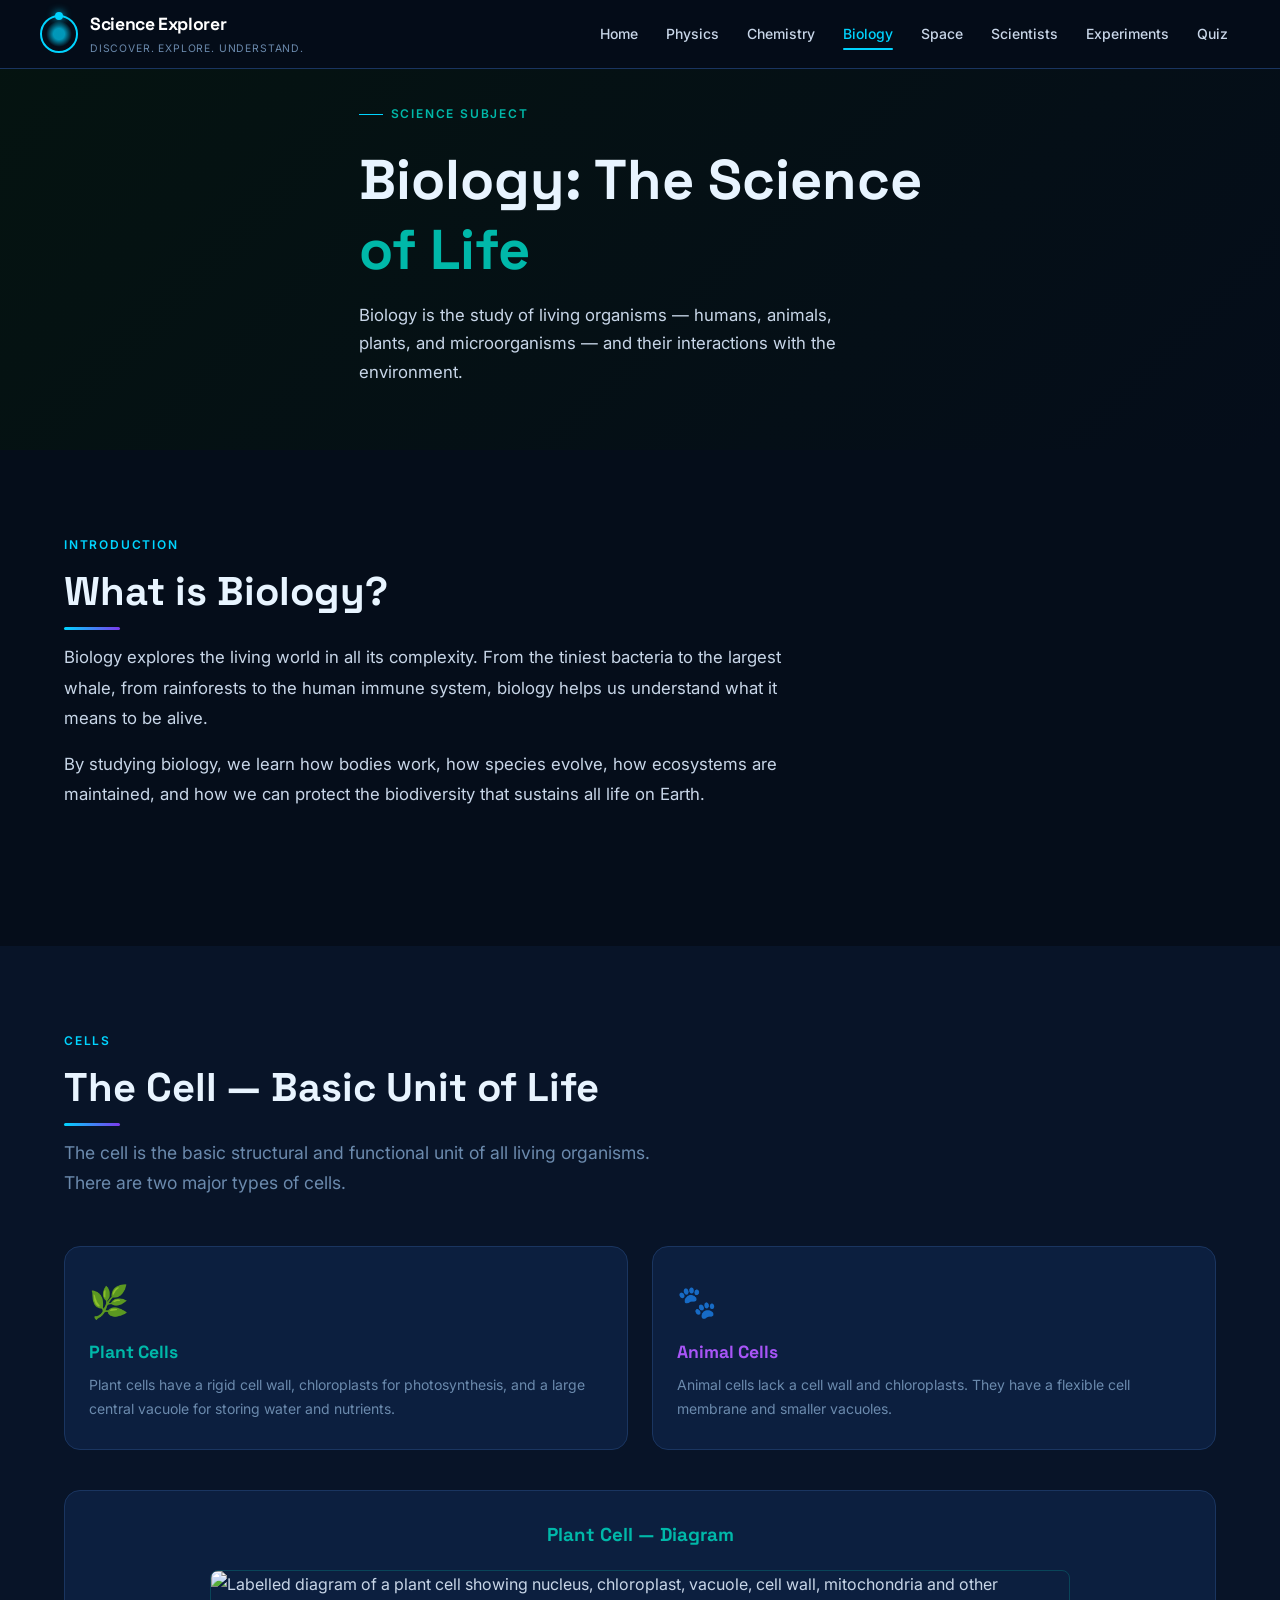
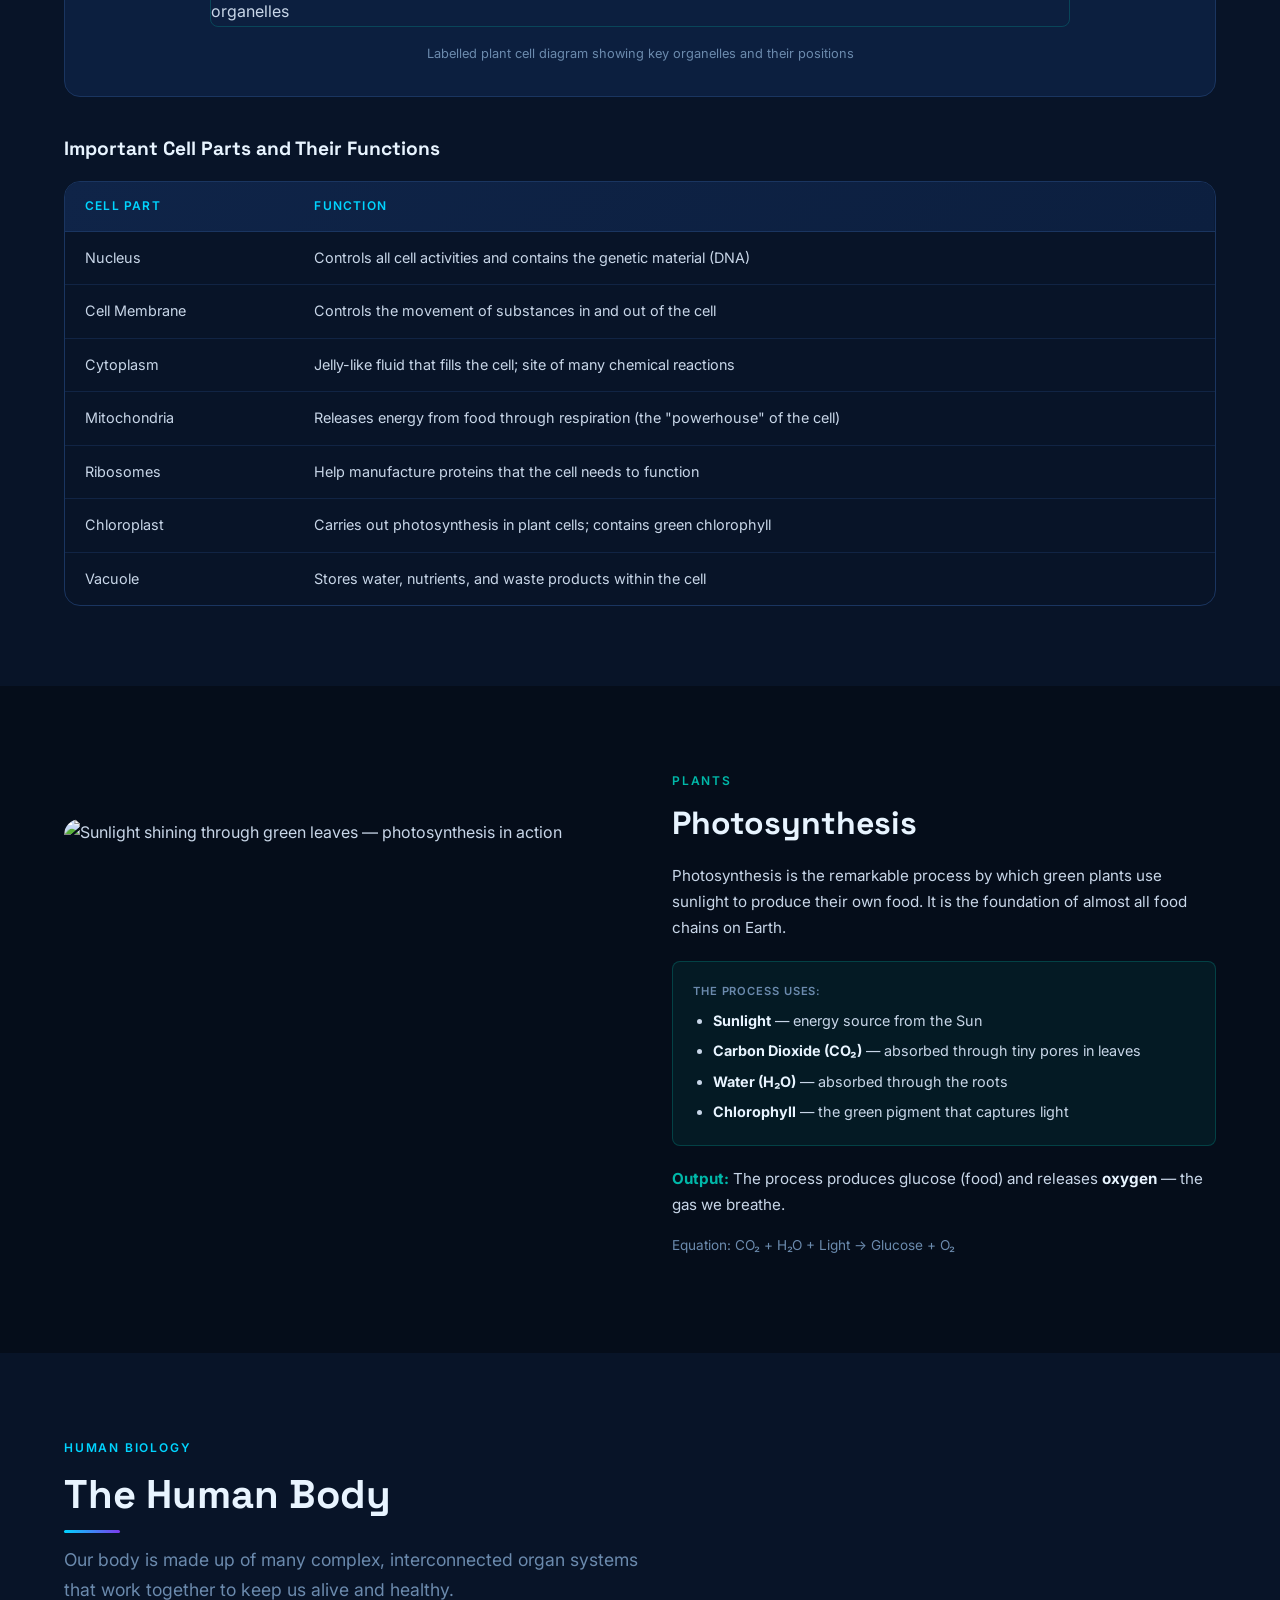
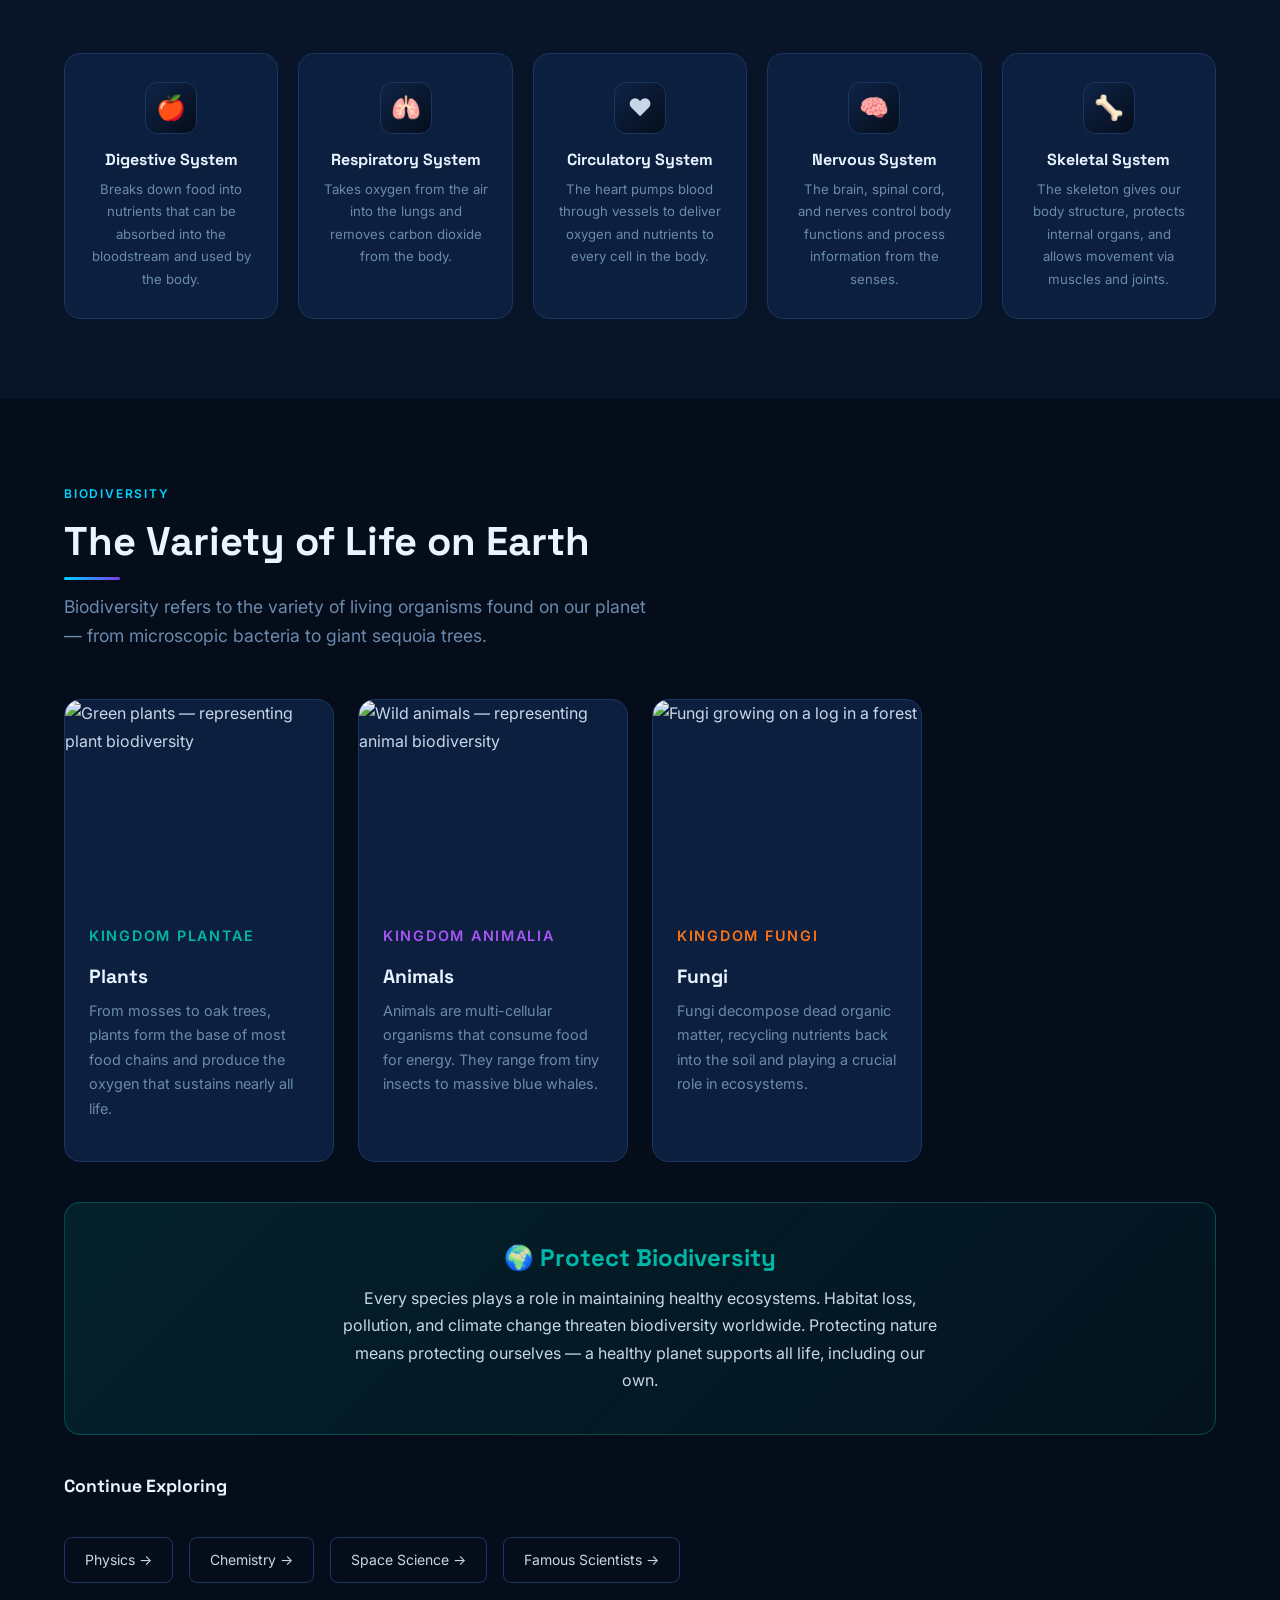
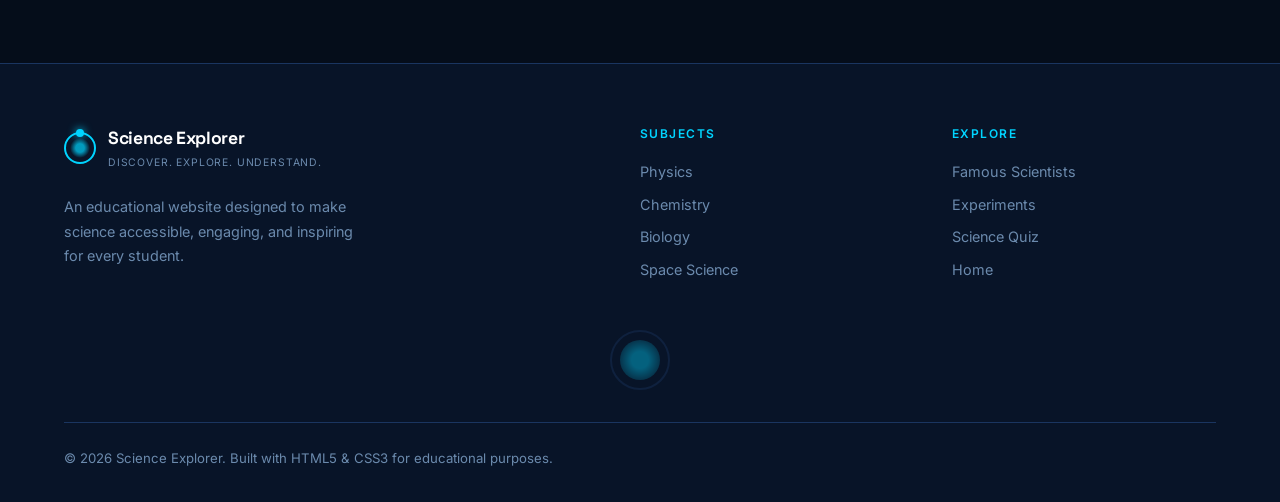
==== commit d60f581c: "Update print statement from 'Hello' to 'Goodbye'" ====
--- a/biology.html
+++ b/biology.html
@@ -351,7 +351,7 @@
                 <div class="footer-atom"></div>
             </div>
             <div class="footer-bottom">
-                <p>&copy; 2024 Science Explorer. Built with HTML5 &amp; CSS3 for educational purposes.</p>
+                <p>&copy; 2026 Science Explorer. Built with HTML5 &amp; CSS3 for educational purposes.</p>
                 <!-- <p style="color: var(--color-text-muted);">Designed for college project demonstration.</p> -->
             </div>
         </div>
@@ -359,4 +359,4 @@
 
 </body>
 
-</html>+</html>
